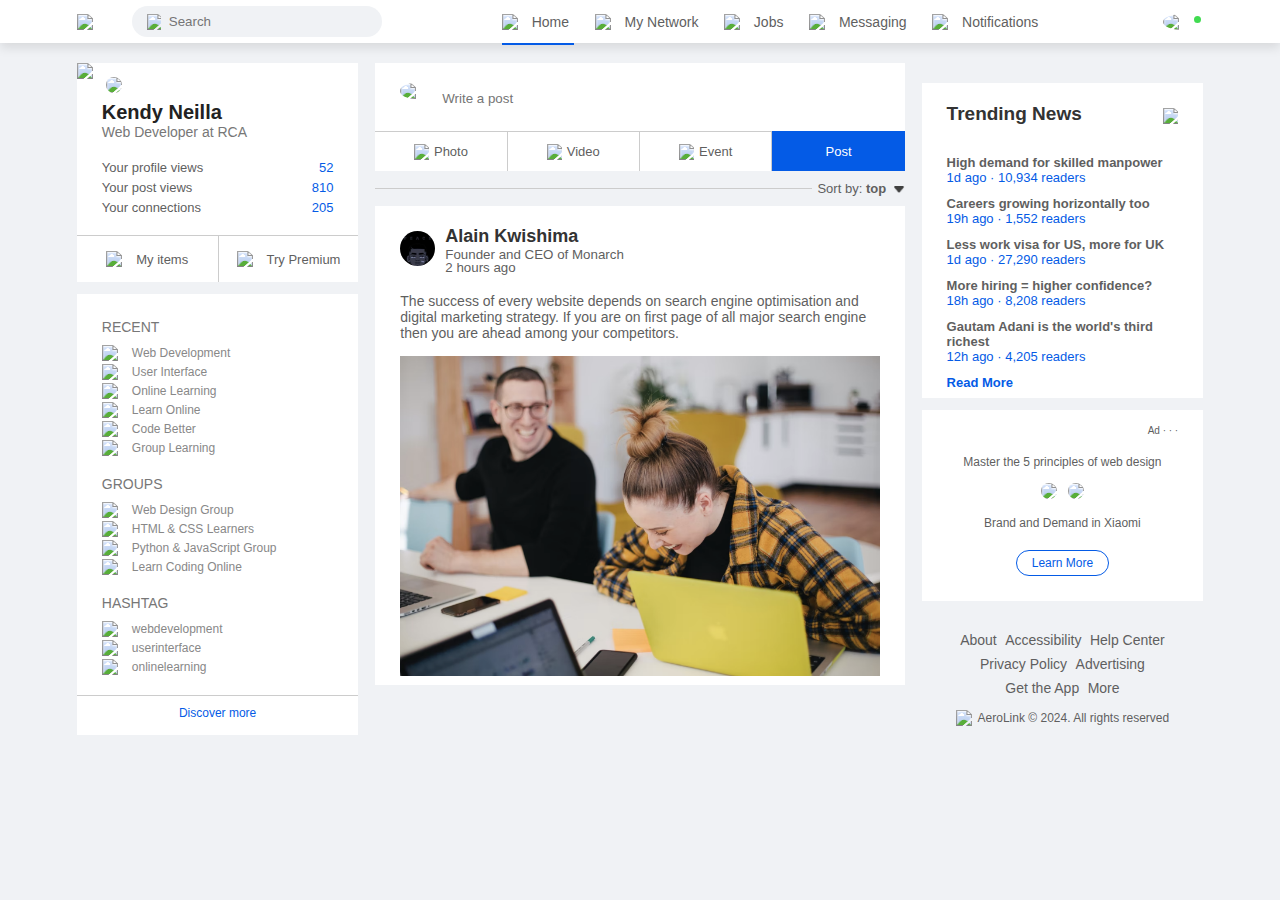
==== index.html @ cfe16726 "Some changes were made" ====
<!DOCTYPE html>
<html lang="en">
<head>
    <meta charset="UTF-8">
    <meta http-equiv="X-UA-Compatible" content="IE-edge">
    <meta name="viewport" content="width=device-width, initial-scale=1.0">
    <link rel="shortcut icon" type="x-icon" href="Images/logo.png">
    <title>AeroLink | Connecting Careers, Elevating Opportunities</title>
    <link rel="stylesheet" href="style.css">
</head>
<body>

    <nav class="navbar">
        <div class="navbar-left">
            <a href="index.html" class="logo"><img src="Images/logo.png"></a>

            <div class="search-box">
                <img src="Images/search.png">
                <input type="text" placeholder="Search">
            </div>
        </div>
        <div class="navbar-center">
            <ul>
                <li><a href="#" class="active-link"><img src="Images/home.png"> <span>Home</span></a></li>
                <li><a href="#"><img src="Images/network.png"> <span>My Network</span></a></li>
                <li><a href="#"><img src="Images/jobs.png"> <span>Jobs</span></a></li>
                <li><a href="#"><img src="Images/message.png"> <span>Messaging</span></a></li>
                <li><a href="#"><img src="Images/notification.png"> <span>Notifications</span></a></li>
            </ul>
        </div>
        <div class="navbar-right">
            <div class="online">
            <img src="Images/profile-pic.jpeg" class="nav-profile-img">
            </div>
        </div>
    </nav> 
    <!------ navbar close ------>

    <div class="container">
    <!------ left-sidebar ------>
        <div class="left-sidebar">
            <div class="sidebar-profile-box">
                <img src="Images/codes.png" width="100%">
                <div class="sidebar-profile-info">
                    <img src="Images/profile-pic.jpeg">
                    <h1>Kendy Neilla</h1>
                    <h3>Web Developer at RCA</h3>
                    <ul>
                        <li>Your profile views <span>52</span></li>
                        <li>Your post views <span>810</span></li>
                        <li>Your connections <span>205</span></li>
                    </ul>
                </div>
                <div class="sidebar-profile-link">
                    <a href="#"><img src="Images/items.png"> My items</a>
                    <a href="#"><img src="Images/premium.png"> Try Premium</a>
                </div>
            </div>

            <div class="sidebar-activity">
                <h3>RECENT</h3>
                <a href="#"><img src="Images/recent.png"> Web Development</a>
                <a href="#"><img src="Images/recent.png"> User Interface</a>
                <a href="#"><img src="Images/recent.png"> Online Learning</a>
                <a href="#"><img src="Images/recent.png"> Learn Online</a>
                <a href="#"><img src="Images/recent.png"> Code Better</a>
                <a href="#"><img src="Images/recent.png"> Group Learning</a>
                <h3>GROUPS</h3>
                <a href="#"><img src="Images/group.png"> Web Design Group</a>
                <a href="#"><img src="Images/group.png"> HTML & CSS Learners</a>
                <a href="#"><img src="Images/group.png"> Python & JavaScript Group</a>
                <a href="#"><img src="Images/group.png"> Learn Coding Online</a>
                <h3>HASHTAG</h3>
                <a href="#"><img src="Images/hashtag.png"> webdevelopment</a>
                <a href="#"><img src="Images/hashtag.png"> userinterface</a>
                <a href="#"><img src="Images/hashtag.png"> onlinelearning</a>
                <div class="discover-more-link">
                    <a href="#">Discover more</a>
                </div>
            </div>
        </div>
    <!------ main-content ------>
        <div class="main-content">
            <div class="create-post">
                <div class="create-post-input">
                    <img src="Images/profile-pic.jpeg">
                    <textarea rows="2" placeholder="Write a post"></textarea>
                </div>
                <div class="create-post-links">
                    <li><img src="Images/photo.png">Photo</li>
                    <li><img src="Images/video.png">Video</li>
                    <li><img src="Images/event.png">Event</li>
                    <li>Post</li>
                </div>
            </div>
            <div class="sort-by">
                <hr>
                <p>Sort by: <span>top <img src="Images/down-arrow.png"></span></p>
            </div>

            <div class="post">
                <div class="post-author">
                    <img src="Images/user1.jpeg">
                    <div>
                        <h1>Alain Kwishima</h1>
                        <small>Founder and CEO of Monarch</small>
                        <small>2 hours ago</small>
                    </div>
                </div>
            <p>The success of every website depends on search engine optimisation and digital marketing strategy. If you are on first page of all major search engine then you are ahead among your competitors.</p>
            <img src="Images/post-image-1.png" width="100%">
            </div>
        </div>
    <!------ right-sidebar ----->
        <div class="right-sidebar">
            <div class="sidebar-news">
                <img src="Images/more.png" class="info-icon">
                <h3>Trending News</h3>
                <a href="#">High demand for skilled manpower</a>
                <span>1d ago &middot; 10,934 readers</span>

                <a href="#">Careers growing horizontally too</a>
                <span>19h ago &middot; 1,552 readers</span>

                <a href="#">Less work visa for US, more for UK</a>
                <span>1d ago &middot; 27,290 readers</span>
  
                <a href="#">More hiring = higher confidence?</a>
                <span>18h ago &middot; 8,208 readers</span>

                <a href="#">Gautam Adani is the world's third richest</a>
                <span>12h ago &middot; 4,205 readers</span>

                <a href="#" class="read-more-link">Read More</a>
            </div>

            <div class="sidebar-ad">
                <small>Ad &middot; &middot; &middot;</small>
                <p>Master the 5 principles of web design</p>
                <div>
                    <img src="Images/profile-pic.jpeg">
                    <img src="Images/mi-logo.png">
                </div>
                <b>Brand and Demand in Xiaomi</b>
                <a href="#" class="ad-link">Learn More</a>
            </div>

            <div class="sidebar-useful-links">
                <a href="#">About</a>
                <a href="#">Accessibility</a>
                <a href="#">Help Center</a>
                <a href="#">Privacy Policy</a>
                <a href="#">Advertising</a>
                <a href="#">Get the App</a>
                <a href="#">More</a>

                <div class="copyright-msg">
                    <img src="Images/logo.png">
                    <p>AeroLink &#169; 2024. All rights reserved</p>
                </div>
            </div>
        </div>
    </div>

</body>
</html>
---- style.css ----
*{
    margin: 0;
    padding: 0;
    font-family: 'Poppins', sans-serif;
    box-sizing: border-box;
}

body{
    background: #f0f2f5;
    color: #5f5f5f;
}

a{
    text-decoration: none;
    color: #5f5f5f;
}

.navbar{
    display: flex;
    align-items: center;
    justify-content: space-between;
    background: #fff;
    padding: 6px 6%;
    position: sticky;
    top: 0;
    z-index: 100;
    box-shadow: 0 5px 10px rgba(0, 0, 0, 0.1);
}

.logo img{
    width: 40px;
    margin-right: 15px;
    display: block;
}

.navbar-center ul li{
    display: inline-block;
    list-style: none;
}

.navbar-center ul li a{
    display: flex;
    align-items: center;
    font-size: 14px;
    margin: 5px 8px;
    padding-right: 5px;
    position: relative;
}

.navbar-center ul li a img{
    width: 30px;
}

.navbar-center ul li a::after{
    content: '';
    width: 0;
    height: 2px;
    background: #045be6;
    position: absolute;
    bottom: -15px;
    transition: width 0.3s;
}

.navbar-center ul li a:hover::after,
.navbar-center ul li a.active-link::after{
    width: 100%;
}

.nav-profile-img{
    width: 40px;
    border-radius: 50%;
    display: block;
    cursor: pointer;
    position: relative;
}

.online{
    position: relative;
}

.online::after{
    content: '';
    width: 7px;
    height: 7px;
    border: 2px solid #fff;
    border-radius: 50%;
    right: 0px;
    top: 0px;
    background: #41db51;
    position: absolute;
}

.search-box{
    background: #f0f2f5;
    width: 250px;
    border-radius: 20px;
    display: flex;
    align-items: center;
    padding: 0 15px;
}

.navbar-left{
    display: flex;
    align-items: center;
}

.search-box img{
    width: 14px;
}

.search-box input{
    width: 100%;
    background: transparent;
    padding: 8px;
    outline: none;
    border: 0;
}

/*------- navbar end -------*/

.container{
    padding: 20px 6%;
    display: flex;
    flex-wrap: wrap;
    justify-content: space-between;
}

/*------- left-sidebar -----*/

.left-sidebar{
    flex-basis: 25%;
    align-self: flex-start;
}

.sidebar-profile-box{
    background: #fff;
}

.sidebar-profile-info{
    padding: 0 25px;
}

.sidebar-profile-info img{
    width: 90px;
    border-radius: 50%;
    background: #fff;
    padding: 4px;
    margin-top: -45px;
}

.sidebar-profile-info h1{
    font-size: 20px;
    font-weight: 600;
    color: #222;
}

.sidebar-profile-info h3{
    font-size: 14px;
    font-weight: 500;
    color: #777;
}

.sidebar-profile-info ul{
    list-style: none;
    margin: 20px 0;
}

.sidebar-profile-info ul li{
    width: 100%;
    margin: 5px 0;
    font-size: 13px;
}

.sidebar-profile-info ul li span{
    float: right;
    color: #045be6;
}

.sidebar-profile-link{
    display: flex;
    align-items: center;
    border-top: 1px solid #ccc;
}

.sidebar-profile-link a{
    flex-basis: 50%;
    display: flex;
    align-items: center;
    justify-content: center;
    padding: 15px 0;
    font-size: 13px;
    border-left: 1px solid #ccc;
}

.sidebar-profile-link a:first-child{
    border-left: 0;
}

.sidebar-profile-link a img{
    width: 20px;
    margin-right: 10px;
}

.sidebar-activity{
    background: #fff;
    padding: 5px 25px;
    margin: 12px 0;
}

.sidebar-activity h3{
    color: #777;
    font-size: 14px;
    font-weight: 500;
    margin: 20px 0 10px;
}

.sidebar-activity a{
    display: flex;
    align-items: center;
    font-size: 12px;
    font-weight: 500;
    color: #888;
    margin: 3px 0;
}

.sidebar-activity a img{
    width: 20px;
    margin-right: 10px;
}

.discover-more-link{
    border-top: 1px solid #ccc;
    text-align: center;
    margin-top: 20px;
    margin-left: -25px;
    margin-right: -25px;
}

.discover-more-link a{
    color: #045be6;
    display: inline-block;
    margin: 10px 0;
}


/*------- right-sidebar -----*/

.right-sidebar{
    flex-basis: 25%;
    align-items: flex-start;
}

.sidebar-news{
    background: #fff;
    padding: 10px 25px;
}

.info-icon{
    width: 15px;
    float: right;
    margin-top: 15px;
}

.sidebar-news h3{
    font-size: 19px;
    font-weight: 600;
    color: #333;
    margin: 10px 0 30px;
}

.sidebar-news a{
    display: block;
    font-size: 13px;
    font-weight: 600;
    margin-top: 10px;
    margin-bottom: -2px;
}

.sidebar-news span{
    font-size: 13px;
}

.sidebar-news,
.read-more-link{
    color: #045be6;
    font-weight: 500;
    margin: 20px 0 10px;
}

.sidebar-ad{
    background: #fff;
    padding: 15px 25px;
    text-align: center;
    margin: 12px 0;
    font-size: 12px;
}

.sidebar-ad img{
    width: 60px;
    border-radius: 50%;
    margin: 4px;
}

.sidebar-ad small{
    float: right;
    font-weight: 500;
}

.sidebar-ad p{
    margin-top: 30px;
    margin-bottom: 10px;
}

.sidebar-ad b{
    display: block;
    font-weight: 500;
    margin-top: 10px;
}

.ad-link{
    display: inline-block;
    border: 1px solid #045be6;
    border-radius: 30px;
    padding: 5px 15px;
    color: #045be6;
    font-weight: 500;
    margin: 20px auto 10px;
}

.sidebar-useful-links{
    padding: 15px 25px;
    text-align: center;
}

.sidebar-useful-links a{
    display: inline-block;
    font-size: 14px;
    margin: 4px 2px;
}

.copyright-msg{
    display: flex;
    align-items: center;
    justify-content: center;
    font-size: 12px;
    margin-top: 10px;
    font-weight: 500;
}

.copyright-msg img{
    width: 18px;
    margin-right: 4px;
}

/*------- main-content ------*/

.main-content{
    flex-basis: 47%;
}

.create-post{
    background: #fff;
}

.create-post-input{
    padding: 20px 25px 10px;
    display: flex;
    align-items: flex-start;
}

.create-post-input img{
    width: 35px;
    border-radius: 50%;
    margin-right: 10px;
}

.create-post-input textarea{
    width: 100%;
    border: 0;
    outline: 0;
    resize: none;
    background: transparent;
    margin-top: 8px;
}

::placeholder{
    font-weight: 500;
}

.create-post-links{
    display: flex;
    align-items: flex-start;
}

.create-post-links li{
    list-style: none;
    border-top: 1px solid #ccc;
    border-right: 1px solid #ccc;
    flex-basis: 25%;
    height: 40px;
    font-size: 13px;
    display: flex;
    align-items: center;
    justify-content: center;
    cursor: pointer;
}

.create-post-links li img{
    width: 15px;
    margin-right: 5px;
}

.create-post-links li:last-child{
    background: #045be6;
    color: #fff;
    border-top: 0;
    border-right: 0;
}

.sort-by{
    display: flex;
    align-items: center;
    margin: 10px 0;
}

.sort-by hr{
    flex: 1;
    border: 0;
    height: 1px;
    background: #ccc;
}

.sort-by p{
    font-size: 13px;
    padding-left: 5px;
}

.sort-by p span{
    font-weight: 600;
    cursor: pointer;
}

.sort-by p span img{
    width: 12px;
    margin-left: 3px;
}

.post{
    background: #fff;
    padding: 20px 25px 5px;
    margin: 5px 0 15px;
}

.post-author{
    display: flex;
    align-items: flex-start;
    margin-bottom: 20px;
}

.post-author img{
    width: 35px;
    border-radius: 50%;
    margin-right: 10px;
    margin-top: 5px;
}

.post-author h1{
    font-size: 18px;
    font-weight: 600;
    color: #333;
}

.post-author small{
    display: block;
    margin-bottom: -2px;
}

.post p{
    font-size: 14px;
    margin-bottom: 15px;
}
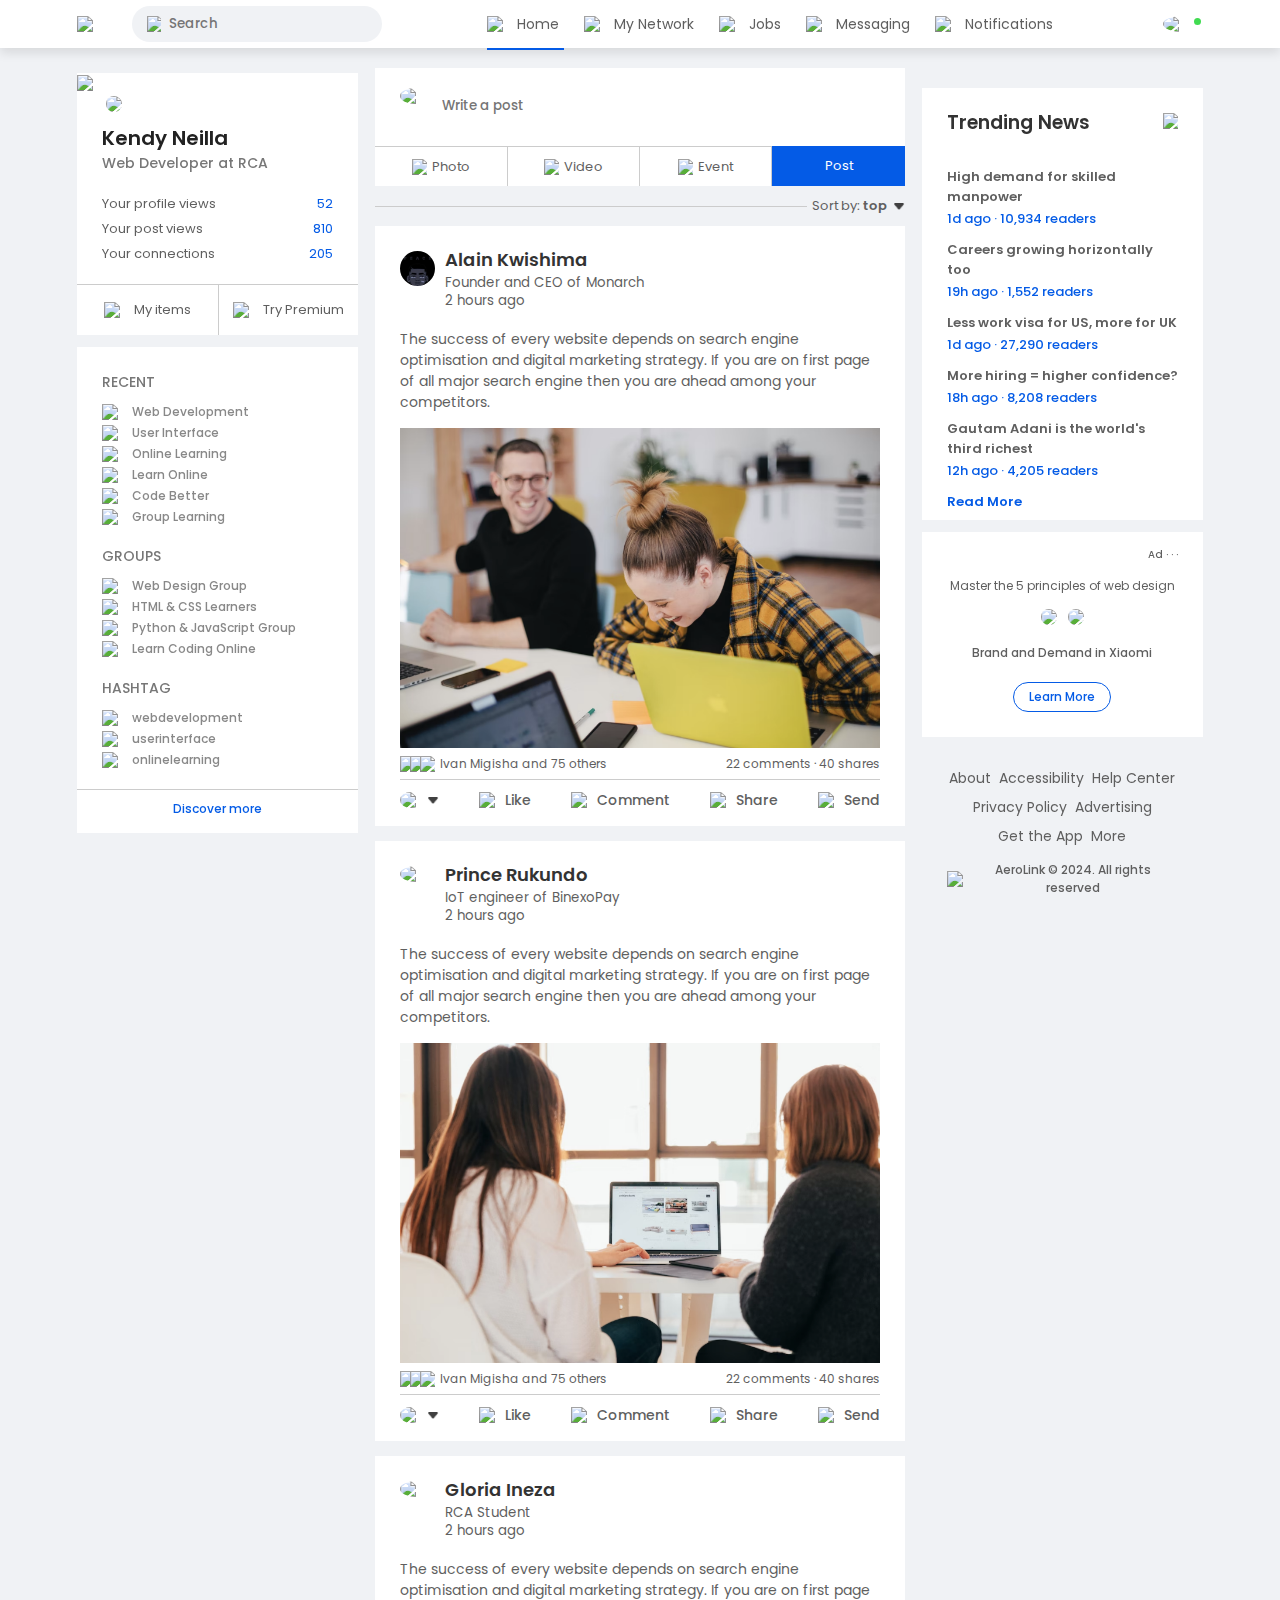
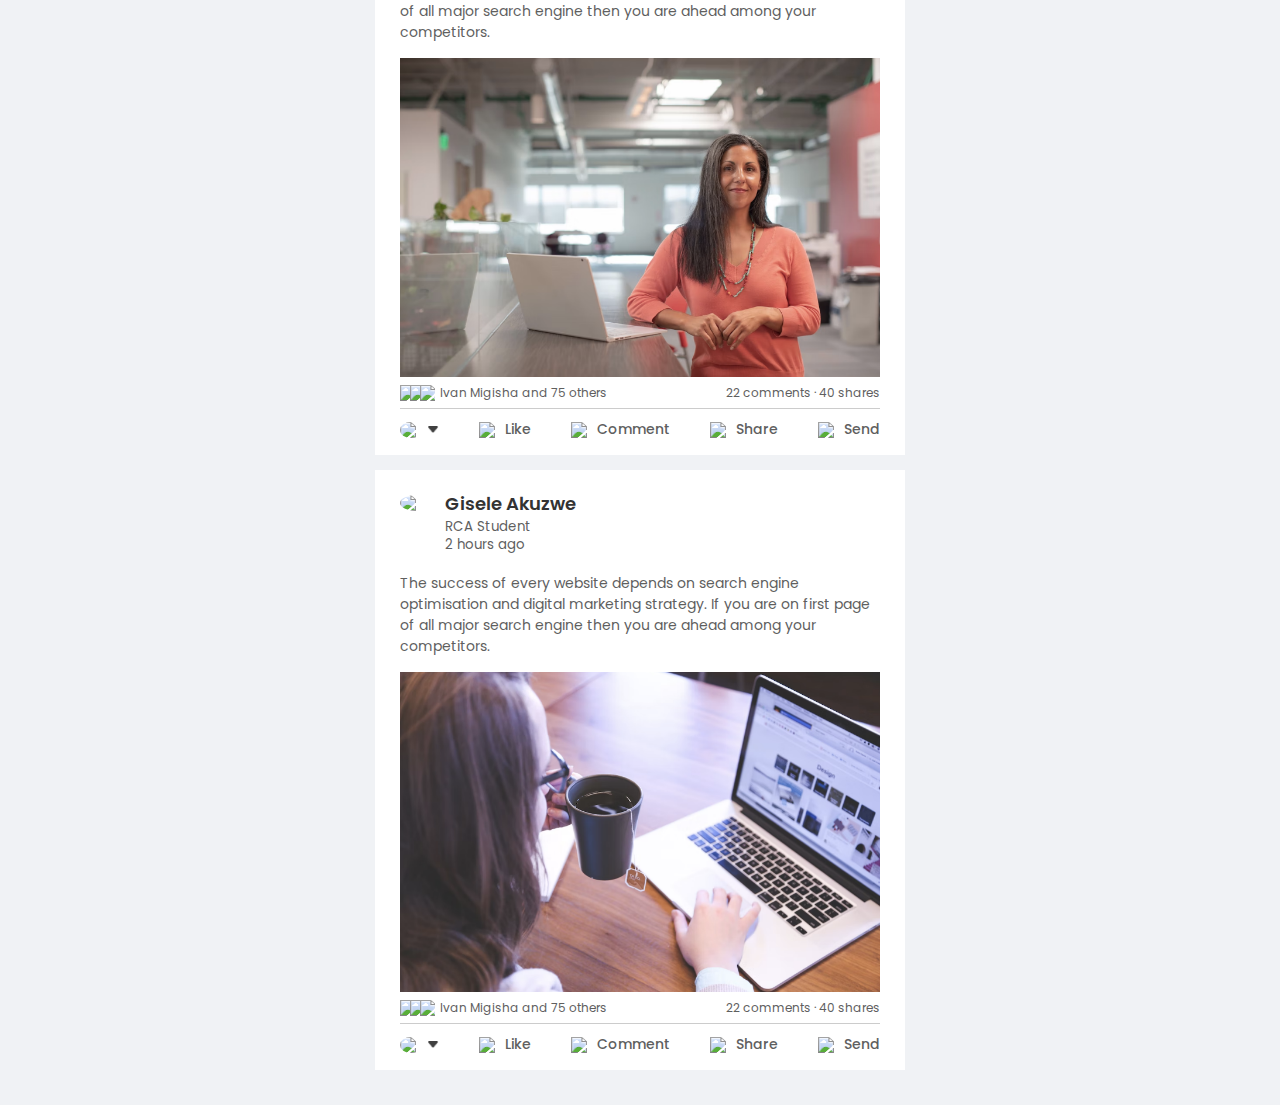
==== commit 574ef901: "Some changes were made in index.html and style.css, images were added and profile.html was created" ====
--- a/index.html
+++ b/index.html
@@ -7,6 +7,10 @@
     <link rel="shortcut icon" type="x-icon" href="Images/logo.png">
     <title>AeroLink | Connecting Careers, Elevating Opportunities</title>
     <link rel="stylesheet" href="style.css">
+    <link rel="preconnect" href="https://fonts.googleapis.com">
+    <link rel="preconnect" href="https://fonts.gstatic.com" crossorigin>
+    <link href="https://fonts.googleapis.com/css2?family=Montserrat:wght@100&family=Poppins:ital,wght@0,100;0,200;0,300;0,400;0,500;0,600;0,700;0,800;0,900;1,100;1,200;1,300;1,400;1,500;1,600;1,700;1,800;1,900&family=Roboto&family=Roboto+Condensed:wght@500&family=Rubik+Lines&display=swap" rel="stylesheet">
+    <link rel="stylesheet" href="https://cdnjs.cloudflare.com/ajax/libs/font-awesome/6.5.1/css/all.min.css">
 </head>
 <body>
 
@@ -30,9 +34,47 @@
         </div>
         <div class="navbar-right">
             <div class="online">
-            <img src="Images/profile-pic.jpeg" class="nav-profile-img">
-            </div>
-        </div>
+            <img src="Images/profile-pic.jpeg" class="nav-profile-img" onclick="toggleMenu()">
+            </div>
+        </div>
+    <!---------- profile-drop-down-menu ---------->
+    <div class="profile-menu-wrap" id="profileMenu">
+        <div class="profile-menu">
+            <div class="user-info">
+                <img src="Images/profile-pic.jpeg">
+                <div>
+                <h3>Kendy Neilla</h3>
+                <a href="#">See your profile</a>
+                </div>
+            </div>
+            <hr>
+            <a href="#" class="profile-menu-link">
+                <img src="Images/feedback.png">
+                <p>Give Feedback</p>
+                <span>></span>
+            </a>
+        <a href="#" class="profile-menu-link">
+            <img src="Images/setting.png">
+            <p>Settings & Privacy</p>
+            <span>></span>
+        </a>
+        <a href="#" class="profile-menu-link">
+            <img src="Images/help.png">
+            <p>Help & Support</p>
+            <span>></span>
+        </a>
+        <a href="#" class="profile-menu-link">
+            <img src="Images/display.png">
+            <p>Display & Accessibility</p>
+            <span>></span>
+        </a>
+        <a href="#" class="profile-menu-link">
+            <img src="Images/logout.png">
+            <p>Logout</p>
+            <span>></span>
+        </a>
+    </div>
+</div>
     </nav> 
     <!------ navbar close ------>
 
@@ -109,6 +151,185 @@
                 </div>
             <p>The success of every website depends on search engine optimisation and digital marketing strategy. If you are on first page of all major search engine then you are ahead among your competitors.</p>
             <img src="Images/post-image-1.png" width="100%">
+
+            <div class="post-stats">
+                <div>
+                    <img src="Images/thumbsup.png">
+                    <img src="Images/love.png">
+                    <img src="Images/clap.png">
+                    <span class="liked-users">Ivan Migisha and 75 others</span>
+                </div>
+                <div>
+                    <span>22 comments &middot; 40 shares</span>
+                </div>
+            </div>
+
+            <div class="post-activity">
+                <div>
+                    <img src="Images/profile-pic.jpeg" class="post-activity-user-icon">
+                    <img src="Images/down-arrow.png" class="post-activity-arrow-icon">
+                </div>
+                <div class="post-activity-link">
+                    <img src="Images/like.png">
+                    <span>Like</span>
+                </div>
+                <div class="post-activity-link">
+                    <img src="Images/comment.png">
+                    <span>Comment</span>
+                </div>
+                <div class="post-activity-link">
+                    <img src="Images/share.png">
+                    <span>Share</span>
+                </div>
+                <div class="post-activity-link">
+                    <img src="Images/send.png">
+                    <span>Send</span>
+                </div>
+            </div>
+            </div>
+
+            <div class="post">
+                <div class="post-author">
+                    <img src="Images/user2.png">
+                    <div>
+                        <h1>Prince Rukundo</h1>
+                        <small>IoT engineer of BinexoPay</small>
+                        <small>2 hours ago</small>
+                    </div>
+                </div>
+            <p>The success of every website depends on search engine optimisation and digital marketing strategy. If you are on first page of all major search engine then you are ahead among your competitors.</p>
+            <img src="Images/post-image-2.png" width="100%">
+
+            <div class="post-stats">
+                <div>
+                    <img src="Images/thumbsup.png">
+                    <img src="Images/love.png">
+                    <img src="Images/clap.png">
+                    <span class="liked-users">Ivan Migisha and 75 others</span>
+                </div>
+                <div>
+                    <span>22 comments &middot; 40 shares</span>
+                </div>
+            </div>
+
+            <div class="post-activity">
+                <div>
+                    <img src="Images/profile-pic.jpeg" class="post-activity-user-icon">
+                    <img src="Images/down-arrow.png" class="post-activity-arrow-icon">
+                </div>
+                <div class="post-activity-link">
+                    <img src="Images/like.png">
+                    <span>Like</span>
+                </div>
+                <div class="post-activity-link">
+                    <img src="Images/comment.png">
+                    <span>Comment</span>
+                </div>
+                <div class="post-activity-link">
+                    <img src="Images/share.png">
+                    <span>Share</span>
+                </div>
+                <div class="post-activity-link">
+                    <img src="Images/send.png">
+                    <span>Send</span>
+                </div>
+            </div>
+            </div>
+
+            <div class="post">
+                <div class="post-author">
+                    <img src="Images/user3.png">
+                    <div>
+                        <h1>Gloria Ineza</h1>
+                        <small>RCA Student</small>
+                        <small>2 hours ago</small>
+                    </div>
+                </div>
+            <p>The success of every website depends on search engine optimisation and digital marketing strategy. If you are on first page of all major search engine then you are ahead among your competitors.</p>
+            <img src="Images/post-image-3.png" width="100%">
+
+            <div class="post-stats">
+                <div>
+                    <img src="Images/thumbsup.png">
+                    <img src="Images/love.png">
+                    <img src="Images/clap.png">
+                    <span class="liked-users">Ivan Migisha and 75 others</span>
+                </div>
+                <div>
+                    <span>22 comments &middot; 40 shares</span>
+                </div>
+            </div>
+
+            <div class="post-activity">
+                <div>
+                    <img src="Images/profile-pic.jpeg" class="post-activity-user-icon">
+                    <img src="Images/down-arrow.png" class="post-activity-arrow-icon">
+                </div>
+                <div class="post-activity-link">
+                    <img src="Images/like.png">
+                    <span>Like</span>
+                </div>
+                <div class="post-activity-link">
+                    <img src="Images/comment.png">
+                    <span>Comment</span>
+                </div>
+                <div class="post-activity-link">
+                    <img src="Images/share.png">
+                    <span>Share</span>
+                </div>
+                <div class="post-activity-link">
+                    <img src="Images/send.png">
+                    <span>Send</span>
+                </div>
+            </div>
+            </div>
+
+            <div class="post">
+                <div class="post-author">
+                    <img src="Images/user4.png">
+                    <div>
+                        <h1>Gisele Akuzwe</h1>
+                        <small>RCA Student</small>
+                        <small>2 hours ago</small>
+                    </div>
+                </div>
+            <p>The success of every website depends on search engine optimisation and digital marketing strategy. If you are on first page of all major search engine then you are ahead among your competitors.</p>
+            <img src="Images/post-image-4.png" width="100%">
+
+            <div class="post-stats">
+                <div>
+                    <img src="Images/thumbsup.png">
+                    <img src="Images/love.png">
+                    <img src="Images/clap.png">
+                    <span class="liked-users">Ivan Migisha and 75 others</span>
+                </div>
+                <div>
+                    <span>22 comments &middot; 40 shares</span>
+                </div>
+            </div>
+
+            <div class="post-activity">
+                <div>
+                    <img src="Images/profile-pic.jpeg" class="post-activity-user-icon">
+                    <img src="Images/down-arrow.png" class="post-activity-arrow-icon">
+                </div>
+                <div class="post-activity-link">
+                    <img src="Images/like.png">
+                    <span>Like</span>
+                </div>
+                <div class="post-activity-link">
+                    <img src="Images/comment.png">
+                    <span>Comment</span>
+                </div>
+                <div class="post-activity-link">
+                    <img src="Images/share.png">
+                    <span>Share</span>
+                </div>
+                <div class="post-activity-link">
+                    <img src="Images/send.png">
+                    <span>Send</span>
+                </div>
+            </div>
             </div>
         </div>
     <!------ right-sidebar ----->
@@ -162,5 +383,13 @@
         </div>
     </div>
 
+    <script>
+        let profileMenu = document.getElementById("profileMenu");
+
+        function toggleMenu(){
+            profileMenu.classList.toggle("open-menu");
+        }
+    </script>
+
 </body>
 </html>--- a/style.css
+++ b/style.css
@@ -130,6 +130,8 @@
 .left-sidebar{
     flex-basis: 25%;
     align-self: flex-start;
+    position: sticky;
+    top: 73px;
 }
 
 .sidebar-profile-box{
@@ -248,6 +250,8 @@
 .right-sidebar{
     flex-basis: 25%;
     align-items: flex-start;
+    position: sticky;
+    top: 73px;
 }
 
 .sidebar-news{
@@ -478,4 +482,133 @@
 .post p{
     font-size: 14px;
     margin-bottom: 15px;
+}
+
+.post-stats{
+    display: flex;
+    flex-wrap: wrap;
+    align-items: center;
+    justify-content: space-between;
+    font-size: 12px;
+    border-bottom: 1px solid #ccc;
+    padding-bottom: 6px;
+}
+
+.post-stats div{
+    display: flex;
+    align-items: center;
+}
+
+.post-stats img{
+    width: 15px;
+    margin-right: -5px;
+}
+
+.liked-users{
+    margin-left: 10px;
+}
+
+.post-activity{
+    display: flex;  
+    align-items: center;
+    justify-content: space-between;
+    padding: 10px 0;
+    font-size: 14px;
+    font-weight: 500;
+}
+
+.post-activity div{
+    display: flex;
+    align-items: center;
+}
+
+.post-activity-user-icon{
+    width: 22px;
+    border-radius: 50%;
+}
+
+.post-activity-arrow-icon{
+    width: 12px;
+    margin-left: 5px;
+}
+
+.post-activity-link img{
+    width: 18px;
+    margin-right: 8px;
+}
+
+/*--------- profile-drop-down-menu ---------*/
+.profile-menu-wrap{
+    position: absolute;
+    top: 100%;
+    right: 5%;
+    width: 320px;
+    max-height: 0;
+    overflow: hidden;
+    transition: max-height 0.5s;
+}
+.profile-menu-wrap.open-menu{
+    max-height: 400px;
+}
+
+.profile-menu{
+    background: #222;
+    color: #fff;
+    padding: 20px;
+    margin: 10px;
+}
+
+.user-info {
+    display: flex;
+    align-items: center;
+}
+
+.user-info img {
+    width: 50px;
+    border-radius: 50%;
+    margin-right: 15px;
+}
+
+.user-info h3 {
+    font-weight: 500;
+    margin-bottom: -7px;
+}
+
+.user-info a {
+    color: #c9dbf8;
+    font-size: 13px;
+}
+.profile-menu hr{
+    border: 0;
+    height: 1px;
+    width: 100%;
+    background: #fff;
+    margin: 15px 0 10px;
+}
+.profile-menu-link{
+    display: flex;
+    align-items: center;
+    color: #fff;
+    margin: 12px 0;
+    font-size: 14px;
+}
+.profile-menu-link p{
+    width: 100%;
+}
+.profile-menu-link img{
+    width: 35px;
+    border-radius: 50%;
+    margin-right: 15px;
+}
+
+/*---------------profile-page-------------*/
+
+.profile-main{
+    flex-basis: 73%;
+}
+.profile-sidebar{
+    flex-basis: 25%;
+    align-self: flex-start;
+    position: sticky;
+    top: 73%;
 }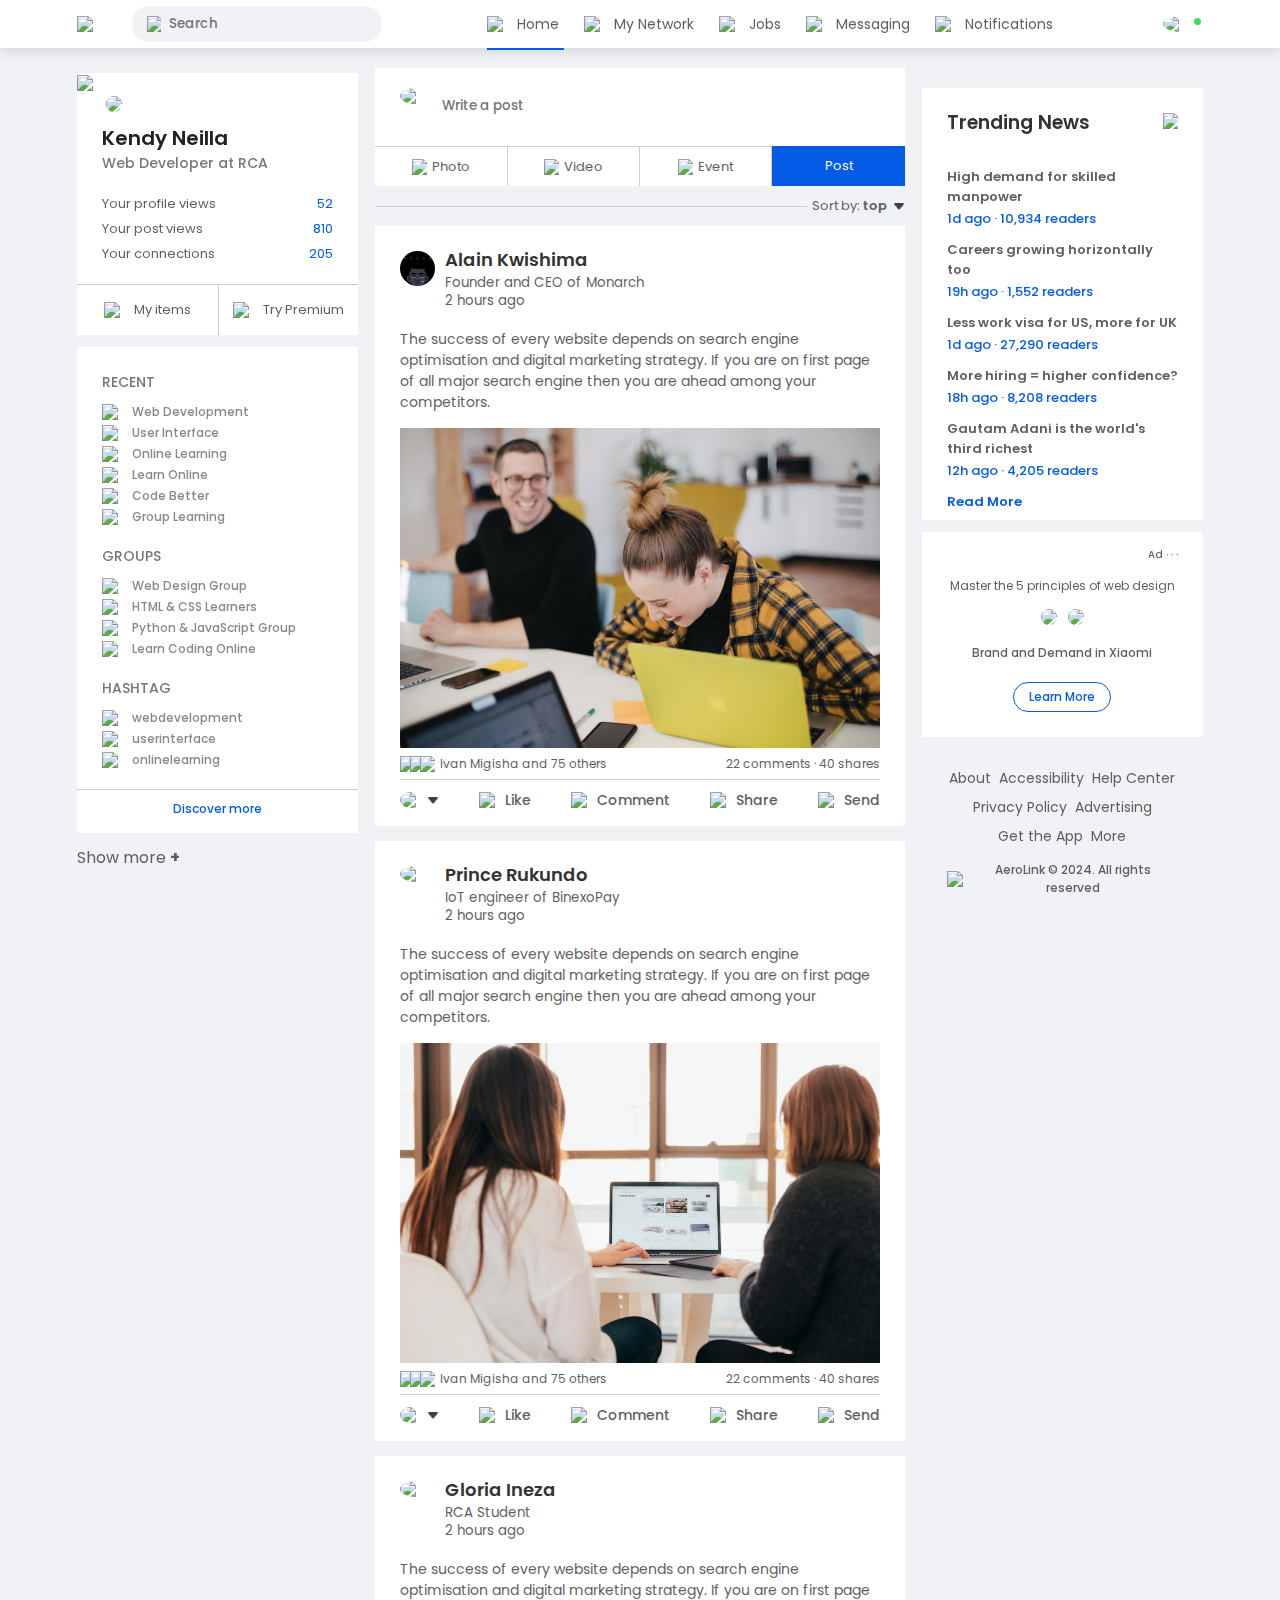
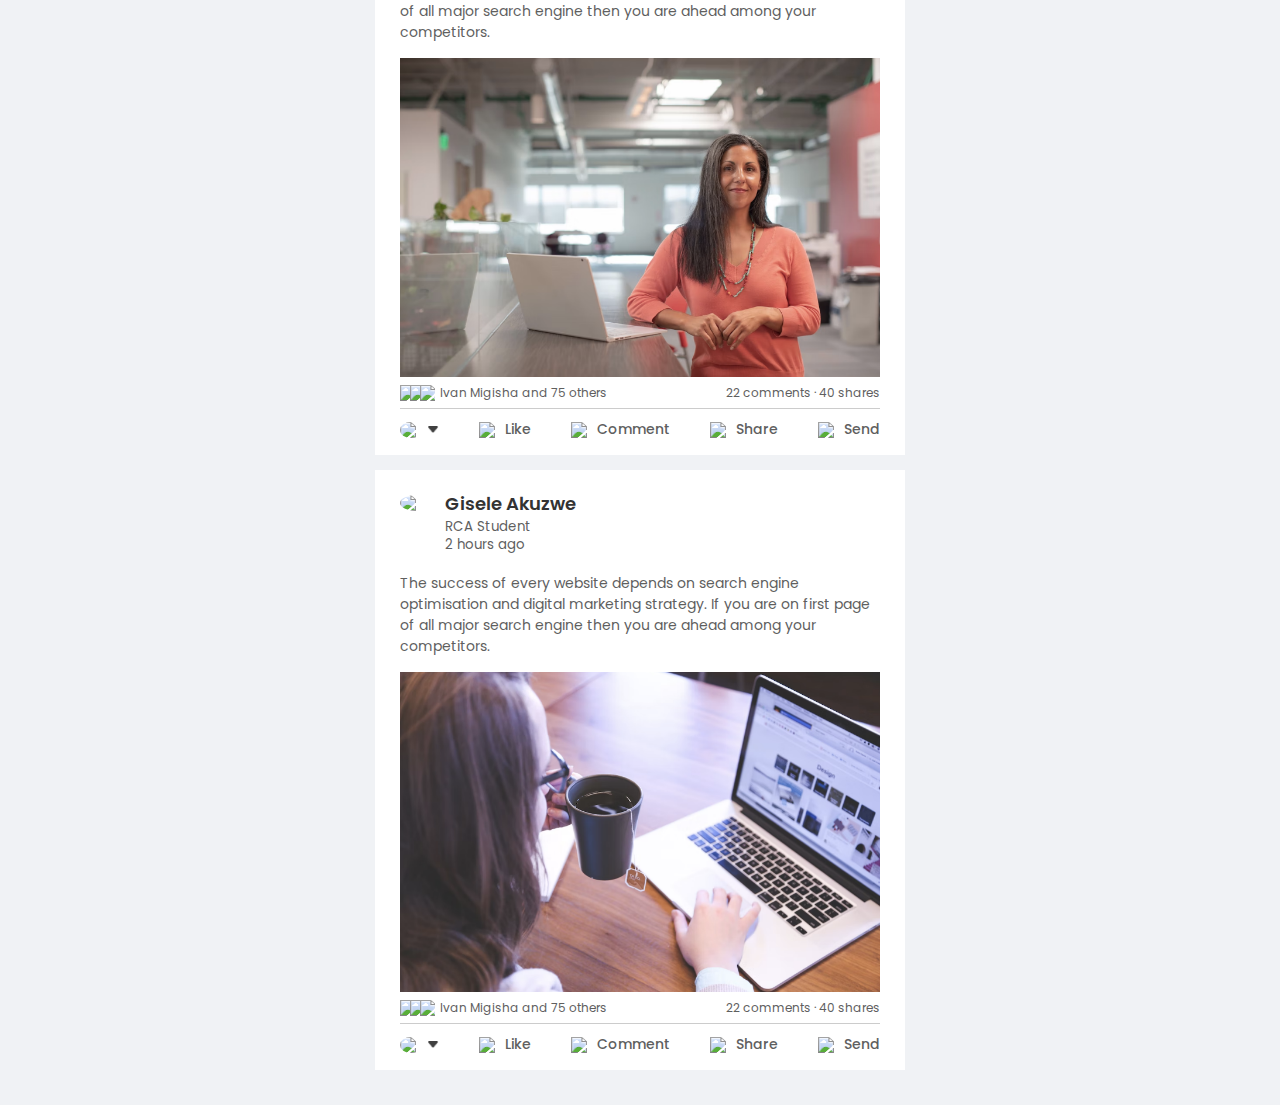
==== commit 7d79adf0: "Some changes were made" ====
--- a/index.html
+++ b/index.html
@@ -44,7 +44,7 @@
                 <img src="Images/profile-pic.jpeg">
                 <div>
                 <h3>Kendy Neilla</h3>
-                <a href="#">See your profile</a>
+                <a href="profile.html" target="_blank" rel="noopener noreferrer">See your profile</a>
                 </div>
             </div>
             <hr>
@@ -99,7 +99,7 @@
                 </div>
             </div>
 
-            <div class="sidebar-activity">
+            <div class="sidebar-activity" id="sidebarActivity">
                 <h3>RECENT</h3>
                 <a href="#"><img src="Images/recent.png"> Web Development</a>
                 <a href="#"><img src="Images/recent.png"> User Interface</a>
@@ -120,6 +120,7 @@
                     <a href="#">Discover more</a>
                 </div>
             </div>
+            <p id="showMoreLink" onclick="toggleActivity()">Show more <b>+</b></p>
         </div>
     <!------ main-content ------>
         <div class="main-content">
@@ -383,13 +384,7 @@
         </div>
     </div>
 
-    <script>
-        let profileMenu = document.getElementById("profileMenu");
-
-        function toggleMenu(){
-            profileMenu.classList.toggle("open-menu");
-        }
-    </script>
+<script src="script.js"></script>
 
 </body>
 </html>--- a/style.css
+++ b/style.css
@@ -610,5 +610,182 @@
     flex-basis: 25%;
     align-self: flex-start;
     position: sticky;
-    top: 73%;
+    top: 73px;
+}
+.profile-container{
+    background: #fff;
+}
+.profile-container-inner{
+    padding: 0 4% 10px;
+}
+.profile-pic{
+    width: 150px;
+    border-radius: 50%;
+    margin-top: -75px;
+    padding: 5px;
+    background: #fff;
+}
+.profile-container h1{
+    font-size: 28px;
+    font-weight: 600;
+    color: #222;
+}
+.profile-container b{
+    font-weight: 500;
+}
+.profile-container p{
+    margin-top: 5px;
+}
+.profile-container p a{
+    color: #045be6;
+    font-weight: 500;
+}
+.mutual-connection{
+    display: flex;
+    align-items: center;
+    margin: 20px 0;
+}
+.mutual-connection img{
+    width: 30px;
+    border-radius: 50%;
+    margin-right: 5px;
+}
+.profile-btn a{
+    display: inline-flex;
+    align-items: center;
+    background: #e4e6eb;
+    padding: 6px 15px;
+    border-radius: 4px;
+    margin-right: 10px;
+}
+.profile-btn a img{
+    width: 18px;
+    margin-right: 5px ;
+}
+.profile-btn .primary-btn{
+    background: #045be6;
+    color: #fff;
+}
+.profile-description{
+    background: #fff;
+    padding: 20px 4% 30px;
+    margin: 12px 0;
+}
+.profile-description h2{
+    color: #333;
+    margin: 10px 0 20px;
+    font-weight: 600;
+}
+.see-more-link{
+    display: block;
+    text-align: right;
+    font-size: 15px;
+}
+.profile-desc-row{
+    display: flex;
+    align-items: flex-start;
+    margin: 20px 0;
+}
+.profile-desc-row img{
+    width: 50px;
+    margin-right: 25px;
+    margin-top: 5px;
+}
+.profile-desc-row div{
+    width: 100%;
+}
+.profile-desc-row h3{
+    font-size: 18px;
+    font-weight: 600;
+    color: #333;
+}
+.profile-desc-row b{
+    display: block;
+    font-weight: 500;
+    font-size: 15px;
+}
+.profile-desc-row p{
+    margin-top: 15px;
+}
+.profile-desc-row hr{
+    border: 0;
+    border-bottom: 1px solid #999;
+    margin-top: 10px;
+}
+.experience-link{
+    display: flex;
+    align-items: center;
+    justify-content: center;
+    padding-top: 20px;
+    font-weight: 500;
+}
+.experience-link img{
+    width: 20px;
+    margin-left: 8px;
+}
+.skills-btn{
+    display: inline-block;
+    margin: 10px 5px;
+    padding: 6px 18px;
+    border: 1px solid #777;
+    border-radius: 30px;
+    font-size: 12px;
+    font-weight: 500;
+}
+.language-btn{
+    display: inline-block;
+    margin: 10px 5px;
+    padding: 6px 18px;
+    background: #e4e6eb;
+    font-size: 12px;
+    font-weight: 500;
+}
+
+/*---------profile-right-sidebar---------*/
+.profile-sidebar .sidebar-ad{
+    margin: 0;
+}
+.sidebar-people{
+    background: #fff;
+    padding: 15px 25px;
+    margin: 12px 0;
+    font-size: 12px;
+}
+.sidebar-people h3{
+    font-size: 16px;
+    font-weight: 600;
+    margin: 10px 0 20px;
+}
+.sidebar-people-row{
+    display: flex;
+    align-items: flex-start;
+    margin: 6px 0;
+}
+.sidebar-people-row img{
+    width: 40px;
+    border-radius: 50%;
+    margin-right: 8px;
+    margin-top: 5px;
+}
+.sidebar-people-row h2{
+    font-weight: 500;
+    font-size: 16px;
+}
+.sidebar-people-row a{
+    display: inline-block;
+    margin: 10px 0;
+    padding: 5px 25px;
+    border: 1px solid #5f5f5f;
+    border-radius: 30px;
+    font-weight: 500;
+}
+.profile-footer{
+    padding: 0 6% 30px;
+}
+.profile-footer .sidebar-useful-links{
+    text-align: left;
+    padding: 0;
+}
+.profile-footer .copyright-msg{
+    justify-content: flex-start;
 }